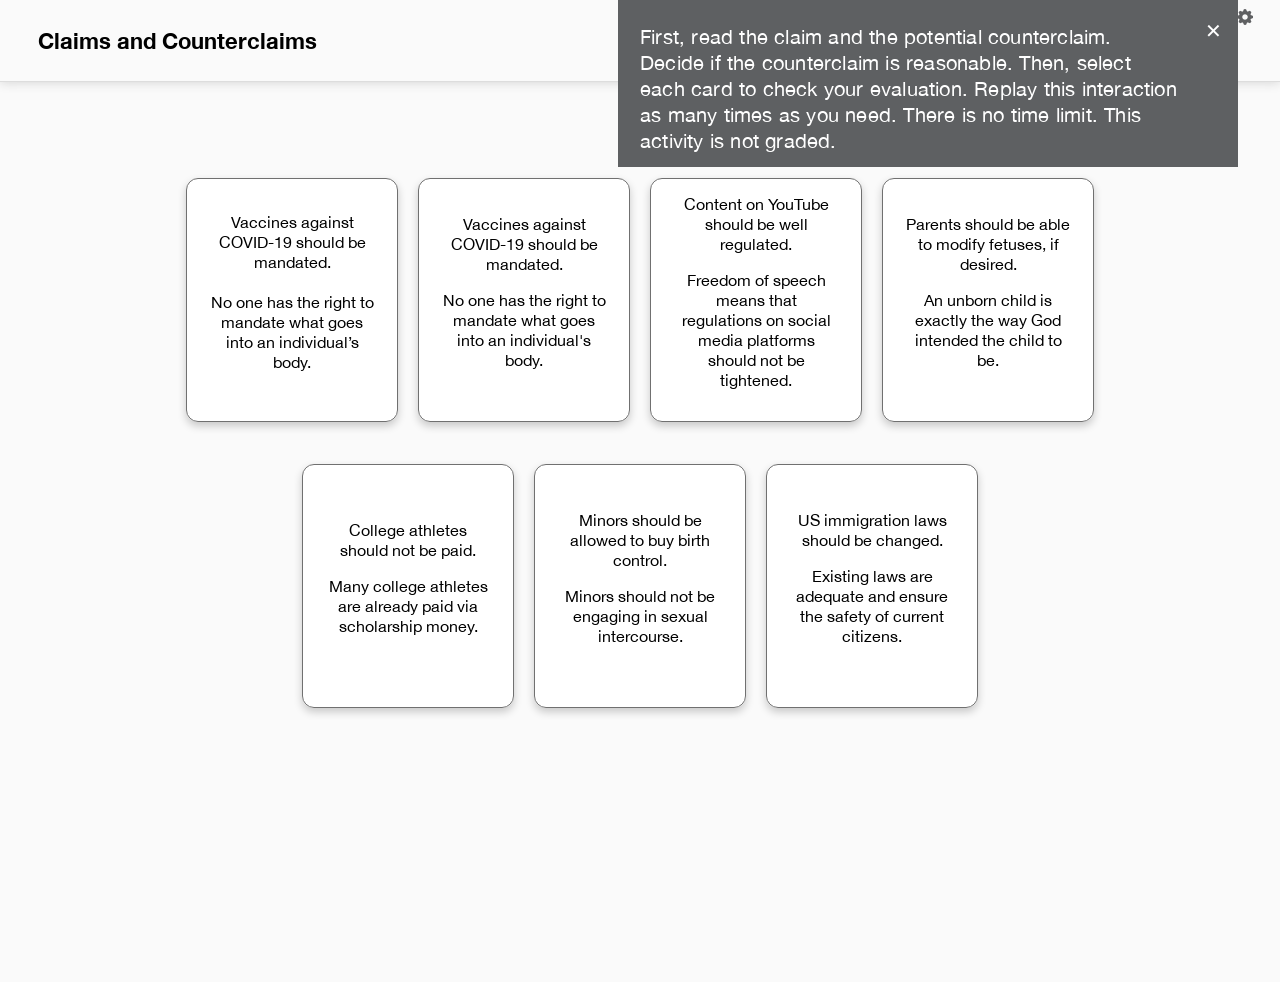
==== media/Interactive/card-flip-flash-cards/index.html @ 837fe5d5 "updated" ====
﻿<!DOCTYPE html>
<html l lang='en'>

<head>
    <title>Card Flip-Flash Cards</title>
    <meta charset="utf-8" />
    <meta name="viewport" content="width=device-width, initial-scale=1">
    <link rel="stylesheet" href="lib/bootstrap/css/bootstrap.min.css">
    <link rel="stylesheet" href="css/settings.css">
    <link rel="stylesheet" href="css/style.css">

    <script src="lib/jquery/jquery-3.1.1.min.js"></script>
    <script src="lib/bootstrap/js/bootstrap.min.js"></script>
    <script src="lib/bootstrap/js/popper.min.js"></script>
   
    <script src="js/util.js"></script>
    <script src="js/main.js"></script>
    <script>
      function cardRotate(e){         
         $(e).find('.flip-card-inner').toggleClass('flip-toggle')     
            //document.getElementById('cd-rt').style.transform='rotateY(180deg)';
        }
    </script>
</head>

<body>
    <div id="matching_template" class="matching_template activity-container">

        <header class="activity-header clearfix">                  
            <div class="top-description">
              <div class="head-btn-wrap">
                <div class="head-btn">
                    <button role="button"  aria-label="Help" type="button" class="note"  title='Instruction Text' ><img height="16" width="16" src="images/doubts-button.png" alt="Help" /></button>
                    <button role="button"  aria-label="Color Contrast Settings" type="button" class="cog setting-button"  title='Color Contrast Settings' ><img height="16" width="16" src="images/gear-option.png" alt="Color Scheme Settings" /></button>                        
                    <div class="notice-card">
                        <button aria-label="Help instruction Close" type="button"  class="close-bt" title='Close' >&#x2715</button>
                        <p>To complete the activity, select each definition and then click the term that it belongs to. Replay this interaction as many times as you need. There is no time limit. Your responses will not be graded.</p>
                    </div>

                    <div class="settings-container">
                        
                        <div class="settings-container-themes">
                              <button aria-label="Color Scheme Settings Close" class="close-btn" title='Close' ><img aria-hidden="true" src="images/remove.png" alt="Close button"></button>
                            <div class="toolCnt">
                                <div class="toolContainer_0">
                                    <p lang="en" class="toolTxt toolTxt_0">Color Scheme</p>
                                </div>
                            </div>
                        </div>
                    </div>

                </div>
              </div>
                <h1 class="activity-title">Target Audiences and Messaging in Healthcare<br></h1>
            </div>
        </header>
        
        <section>
            <div class="a-container">
                <div class="cards-container">
                        <div id="cloneItem_d" class="card-wrap">
                          <button class="card flip-card" onclick="cardRotate(this);">
                              <div class="flip-card-inner">
                                <div class="flip-card-front">
                                  <p>Vaccines against COVID-19 should be mandated.
                                      <br>
                                      <br>
                                      No one has the right to mandate what goes into an individual’s body.</p>
                                </div>
                                <div class="flip-card-back">
                                  <p>Yes, this is a reasonable counterclaim.
                                      <br>
                                      <br>
                                      Both statements focus on the right of the government to mandate health issues.</p>
                                </div>
                              </div>
                            </button>
                        </div>
                    </div>
            </div>
        </section>
        
    </div>
    <div id="tempDiv" style="display:none"></div>
    <div id="tempSetting" style="display:none"></div>
</body>
</html>
---- media/Interactive/card-flip-flash-cards/css/settings.css ----
.settings-container{
    background: #BFBFBF !important;
    padding: 15px;
    border-radius: 6px;
    color: #001936;
    box-shadow: 0px 3px 6px 0px rgb(112 112 112);
    -webkit-box-shadow: 0px 3px 6px 0px rgb(112 112 112);
    -moz-box-shadow: 0px 3px 6px 0px rgba(112,112,112,1);
    position: absolute;
    top: 5px;
    right: 0px;
    width: 450px;
    display: none;
}

.settings-container .close-btn{
    /* position:absolute;
    top:-0px;
    right:-0px;
    width:20px;
    height:20px;
    border:none;
    padding:0px;
    background:none; */
    position: absolute;
    z-index: 99;
    top: -18px;
    right: -16px;
    
    
    border: none;
    padding: 0px;
    background: none;
}
.settings-container .close-btn img{
    max-width:68%;
    height:auto;
}

.settings-container-themes{
    display:flex;
    flex-wrap: wrap;
    align-items: center;
    justify-content: center;
    width:100%;
    gap:0px;
    position: relative;
}
.settings-container-themes .theme-btn{
    background:none;
    padding:0px;
    border:none;
    font-size:.7rem;
    width:80px;
    text-align:center;
    margin-bottom:10px;
    cursor:pointer;
    font-family: 'helvetica regular';
    letter-spacing: 1px;
    font-weight: 600;
}
.theme-btn:focus{
    outline: 1px solid;
}
.close-btn:focus{
    outline: 2px solid;
}
.settings-container-themes-title{
    text-align:left;
    width:80px;
}

.settings-container-themes .theme-btn img{
    display:block;
    margin:0px auto 5px auto;
}

@media (max-width: 991px) {
    .settings-container-themes-title{
        text-align:center;
        width:100%;
        margin-bottom:10px;
    }    
}
---- media/Interactive/card-flip-flash-cards/css/style.css ----
@font-face {
    font-family: "HelveticaNeue-Bold";
    src: url("./fonts/HelveticaNeueBd.ttf");
    -webkit-font-smoothing: antialiased;
    -webkit-text-size-adjust: auto;
    font-weight:bold;
}

@font-face {
    font-family: "HelveticaNeue-Regular";
    src: url("./fonts/HelveticaNeue.ttf");
    -webkit-font-smoothing: antialiased;
    -webkit-text-size-adjust: auto;
}

@font-face {
    font-family: "HelveticaNeue-Medium";
    src: url("./fonts/HelveticaNeueMed.ttf");
    -webkit-font-smoothing: antialiased;
    -webkit-text-size-adjust: auto;
}



@font-face {
    font-family: "montserrat bold";
    src: url("./fonts/Montserrat-Bold.ttf");
    -webkit-font-smoothing: antialiased;
    -webkit-text-size-adjust: auto;

    font-weight:bold;
}

@font-face {
    font-family: "montserrat regular";
    src: url("./fonts/Montserrat-Regular.ttf");
    -webkit-font-smoothing: antialiased;
    -webkit-text-size-adjust: auto;

    font-weight:normal;
}

:root {
    --color: #000000;
    --background: #FFF; 
    --selectioncolor: #F5BA5C; 
    --cardCount: 8;
  }

html,body{
    font-size:16px;
}
body {
    margin: 0;
    background-color: #fafafa;
    font-family: "HelveticaNeue-Regular";
    font-weight: normal;
    overflow: hidden;
}
header{
    background: #fff;
    z-index: 999;
   
}
.text-end {
    text-align: right!important;
    width: 100%;
    margin-top: 54px;
}
.no-grid{
    display: none !important;
}

.close-bt:focus, .close-bt:focus-visible{
    outline: 1px solid white;
    border: 1px solid black;
    border-radius: 4px;
}
.close-bt{
    outline: 1px solid transparent;
    border: 1px solid transparent;
}
.toolContainer:focus, .toolContainer:focus-visible{
    border: 2px solid black;
}

.wrong-border-up{
    border: 2px solid red !important;
    border-bottom: none !important;
    cursor: auto !important;
}
.wrong-border-bottom{
    border: 2px solid red !important;
    border-top: none !important;
    cursor: auto !important;
}
.right-border-up{
    border: 2px solid rgb(1, 207, 32) !important;
    border-bottom: none !important;
    cursor: auto !important;
}
.right-border-bottom{
    border: 2px solid rgb(1, 207, 32) !important;
    border-top: none !important;
    cursor: auto !important;
}

.container, .container-fluid, .container-lg, .container-md, .container-sm, .container-xl, .container-xxl {
    width: 97%;
    padding-right: var(--bs-gutter-x,.75rem);
    padding-left: var(--bs-gutter-x,.75rem);
    margin-right: auto;
    margin-left: auto;
}
.disabled{
    pointer-events: none;
    opacity: 0.5;
}



.toolCnt{
    display: flex;
    flex-wrap: wrap;
    align-items: center;
    justify-content: center;
    width: 100%;
    gap: 0px;
}

.toolTxt {
    font-family: "HelveticaNeue-Regular";
    letter-spacing: 0.2px;
    text-align: center;
    text-transform: capitalize;
}
.settinToolsContainer {
    width: 232px;
}
.toolContainer {
    background: none;
    padding: 0px;
    outline: none;
    margin-right: 5px;
    border: 2px solid transparent;
    font-size: .7rem;
    width: 80px;
    text-align: center;
    margin-bottom: 10px;
    cursor: pointer;
}

.toolContainer_0 {
    font-size: 15px;
    text-align: left;
    width: 80px;
}

.toolContainer_4 {
    margin-right: 0px;
    width: 85px;
}

.tool {
    display: block;
    margin: 0px auto 5px auto;
    cursor: pointer;
}

.tool_0 {
    display: none;
}

.reset_btn{
    display: none;
}
.tryagain_btn{
    display: none;
}

.btn:hover {
    color: #fff;
}
.sticky .head-btn-wrap{
    position: unset;
}
.top-description{
    height: 81px;
    background-color: #fafafa;
    padding-left: 38px;
    display: flex;
    align-items: center;
}

.activity-header{
    border-bottom: solid 1px #ddd;
    position: relative;
    box-shadow: 0px 1px 10px #d6d6d6;
    width: 100%;
    top: 0px;
}
.activity-content{
    position: fixed;
    height: calc(100vh - 209px);
    top: 209px;
    overflow-y: auto;
    width: 100%;
}
/* .activity-title{
    color: var(--color);
    font-size: 22PX;
    font-family: "HelveticaNeue-Bold";   
    font-weight: bold;
} */
.activity-instruction{
    font-weight:normal;
    color: var(--color);
    font-size: 1.5rem;
    margin-top: 20px;
}

.feedback{
    margin-left: 0px;
    line-height: 26px;
    letter-spacing: 0.2px;
    font-weight: normal;
    color: #5e6062;
    font-family: "HelveticaNeue-Regular";
    font-size: 20px;
}



.setting-btn{
    position: fixed;
    right: 12px;
    top: 0;
}
.setting-btn .note{
    background: #5f6062;
    color: #fff;
    padding: 8px 5px 0 5px;
    border: none;
    font-size: 18px;
    margin-right: 8px;
}
.setting-btn .cog{
    background: transparent;
    padding: 8px 5px 0 5px;
    border: none;
    font-size: 18px;
    margin-right: 8px;
}
.cog:focus-visible{
    outline: -webkit-focus-ring-color auto 2px;;
}

.head-btn{
    position: fixed;
    right: 14px;
    text-align: end;
    display: flex;
}
.head-btn-wrap{
    position: absolute;
    width: 100%;
    right: 0;
    z-index: 1;
    top: 0;
}
.sticky .head-btn-wrap{
    position: unset;
}
.head-btn .notice-card {
    right: 28px;
    text-align: start;
    position: absolute;
    background: #5e6062;
    color: #fff;
    width: 620px;
    height: 167px;
    padding: 24px 59px 16px 22px;
    top: 0;
    font-size: 20px;
    display: none;
    line-height: 26px;
    font-family: "HelveticaNeue-Regular";
}


.notice-card p{
    letter-spacing: 0.2px;
    margin-bottom: 0px;
}
.head-btn .note{
    background: #5f6062;
    color: #fff;
    padding: 2px 5px 0 5px;
    border: none;
    font-size: 18px;
    margin-right: 8px;
}
.head-btn .cog{
    background: transparent;
    color: #fff;
    padding: 2px 5px 0 5px;
    border: none;
    font-size: 18px;
    margin-right: 8px;
}
.notice-card button{
    background: none;
    border: none;
    color: #fff;
    position: absolute;
    right: 10px;
    top: 17px;
    font-weight: normal;
}

/*===================================FLIP CARD======================*/
.mid-cards{
    width: 85%;
display: grid;
grid-template-columns: repeat(4, 243px);
z-index: 2;
justify-content: center;
margin: auto;
}
.mid-cards-min{
    width: 85%;
    display: grid;
grid-template-columns: repeat(3, 250px);
z-index: 2;
justify-content: center;
}
.mid-cards .card{
    border: none;
width: 212px;
min-height: 246px;
border-radius: 12px;
margin-bottom: 27px;
}
.mid-cards .card p{
    font-size: 16px;
line-height: 20px;
width: 152px;
margin: auto;
font-family: 'HelveticaNeue-Regular';
}
.main-heading {
width: calc(100% - 154px);
float: left;
}
.activity-title {
color: var(--color);
font-size: 22PX;
font-family: "HelveticaNeue-Bold";

line-height: 28px;
width: 808px;
margin-bottom: 0px !important;
}

.a-container{
margin-top: 80px;
text-align: center;
height: calc(100vh - 80px);
overflow-y: auto;
}
.cards-container{
text-align: center;
max-width: 1024px;
margin: 0 auto;
/* margin-top: 20px; */
}
.card-wrap{
display: inline-block;
margin: 0 10px 25px 10px;
padding-top: 15px;

}
.flip-card {
perspective: 1000px;
transition: transform 0.6s;
border-radius: 12px;
background-color: transparent;
border: none;
width: 212px;
height: 246px;
padding: 1px 0;
}

.flip-card-inner {
position: relative;
width: 100%;
height: 100%;
text-align: center;
border-radius: 12px;
transition: transform 0.6s;
transform-style: preserve-3d;
box-shadow: 0 4px 8px 0 rgba(0,0,0,0.2);
}

/* .flip-card:hover .flip-card-inner {
transform: rotateY(180deg);
} */

.flip-card-front, .flip-card-back {
position: absolute;
width: 100%;
border-radius: 12px;
height: 100%;
-webkit-backface-visibility: hidden;
backface-visibility: hidden;
padding: 0 23px 0 23px;
line-height: 20px;
}

.flip-card-front {
font-family:'HelveticaNeue-Regular';
background-color: var(--background);
color: var(--color);
border: 1px solid #707070;
border-radius: 12px;
display: flex;
flex-direction: column;
justify-content: center;
}

.flip-card-back {
font-family: 'HelveticaNeue-Medium';
background-color: var(--color);
border: 1px solid #707070;
color: var(--background);
border-radius: 12px;
transform: rotateY(180deg);
display: flex;
flex-direction: column;
justify-content: center;
}

.flip-toggle{
transform: rotateY(180deg);
}
.container, .container-fluid, .container-lg, .container-md, .container-sm, .container-xl, .container-xxl {
width: 100%;
padding-right: 18px;
padding-left: 36px;
margin-right: auto;
margin-left: auto;
}

/*===================================FLIP CARD======================*/
@media screen and  (device-width: 1350px), (device-height: 760px){
    .activity-title {
        font-size: 22PX;
        line-height: 28px;
        width: 808px;
    }    
    .head-btn .notice-card {
        width: 547px;
    }
}

@media screen and  (max-width: 1000px) and (orientation:landscape ){
    .top-description{
        height: 51px;
    }
    .activity-title{
        font-size: 16px;
        line-height: 20px;
    }
    .a-container{
        margin-top: 0;
        height: calc(100vh - 55px);
    }

    .head-btn .notice-card{
        width: 320px;
        height: 134px;
        padding: 14px 16px 9px 16px;
        font-size: 14px;
        line-height: 18px;
    }
    .notice-card button{
        top: 3px;
        right: 2px;
    }

}

@media screen and (min-width: 530px) and  (max-width: 1000px) and (orientation:portrait ){
    body .top-description{
        height: 75px;
    }
    body .activity-title {
        font-size: 16px;
         font-family: "HelveticaNeue-Bold";        
        line-height: 22px;
    }
    
    body .head-btn .notice-card {
        width: 356px;
        height: 149px;
        font-size: 16px;
        line-height: 18px;
        padding: 14px 16px 12px 18px;
    }
    body .notice-card button {
        right: 7px;
        top: 10px;
    }
    body .notice-card p {
        letter-spacing: 0.2px;
    }    
    .a-container{
        margin-top: 0px;
    }
    .top-description .notice-card{
        width: 320px ;
        height: 134px ;
        font-size: 14px ;
        line-height: 18px ;
        padding: 14px 16px 9px 16px ;
    }
    .notice-card button{
        top: 5px;
        right: 5px;
    }
 }



@media screen and (max-width: 529px) and (orientation: portrait){
    .activity-header{
        width: 100%;
    }
    .activity-title {
        font-size: 16px;
        line-height: 22px;
    }
    .activity-content{       
        overflow-y: auto;
    }
    .top-description{
        height: 96px;
        padding-left: 16px;
    }
    .a-container{
        margin-top: 0px;
    }
    .head-btn .note{
        padding-top: 4px;
    }
    .setting-btn {
        position: unset;
        right: 12px;
        top: 0;
        text-align: end;
    }
    
    .head-btn .notice-card {
        padding: 17px 15px 7px 17px;
        width: 255px;
        height: 168px;
        font-size: 14px;
        line-height: 18px;  
    }
    .notice-card button{
        top: 7px;
    }
    .settings-container{
        width: 232px;
    }
    .toolContainer_0{
        width: 100%;
    }
}
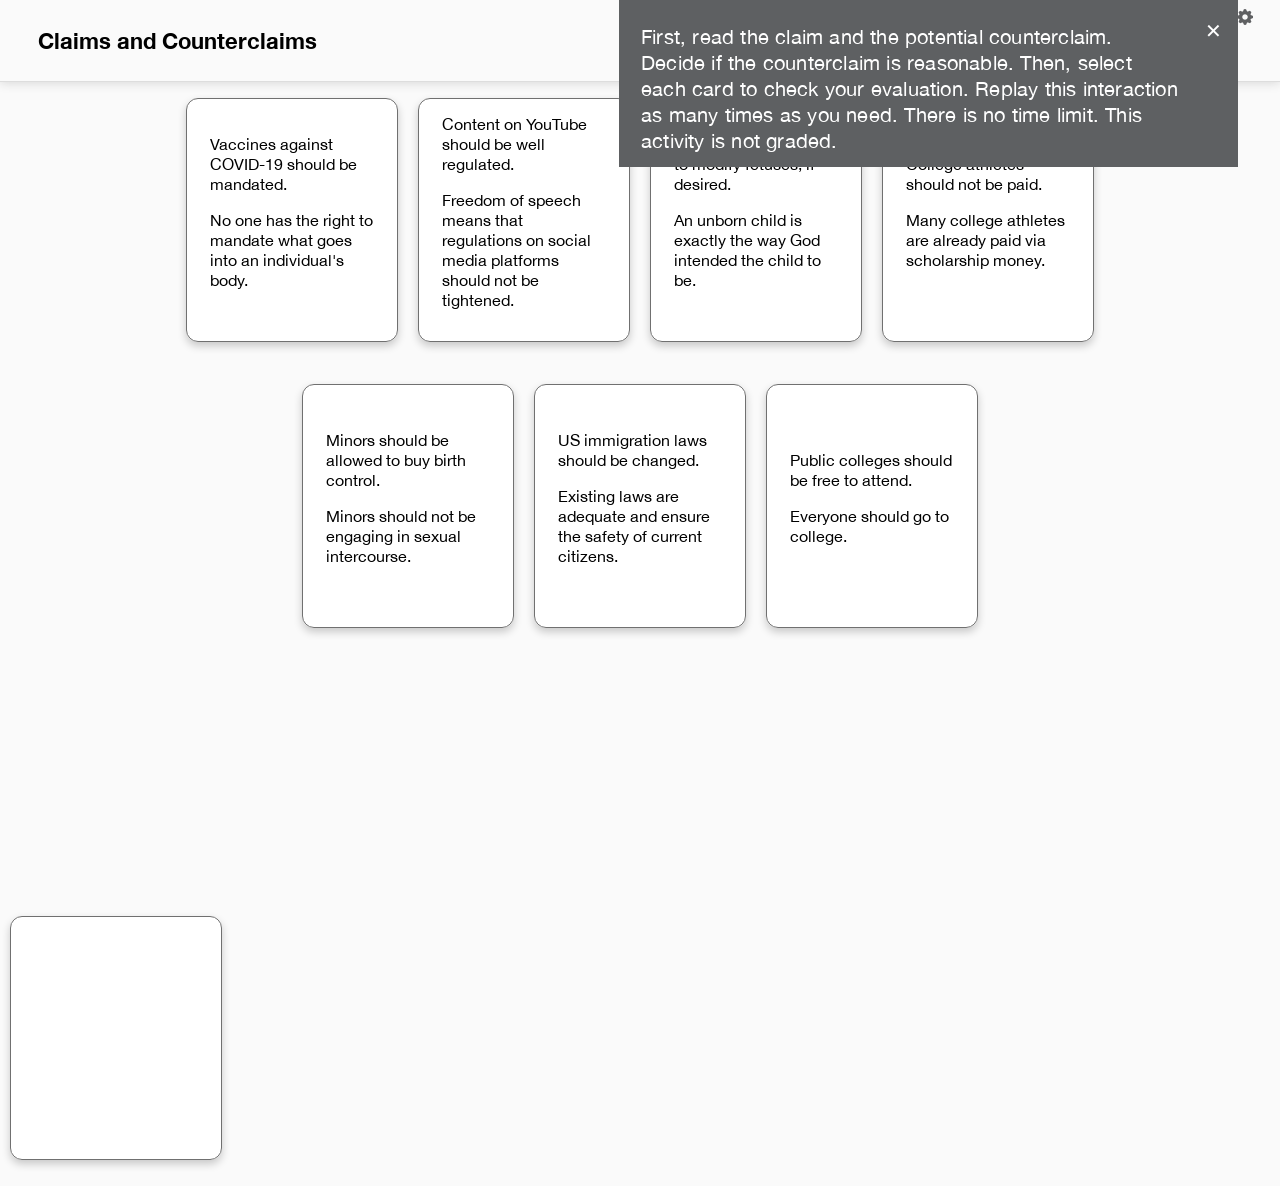
==== commit 02c552d6: "updated_labling" ====
--- a/media/Interactive/card-flip-flash-cards/index.html
+++ b/media/Interactive/card-flip-flash-cards/index.html
@@ -1,5 +1,5 @@
 ﻿<!DOCTYPE html>
-<html l lang='en'>
+<html lang='en'>
 
 <head>
     <title>Card Flip-Flash Cards</title>
@@ -16,29 +16,30 @@
     <script src="js/util.js"></script>
     <script src="js/main.js"></script>
     <script>
-      function cardRotate(e){         
-         $(e).find('.flip-card-inner').toggleClass('flip-toggle')     
-            //document.getElementById('cd-rt').style.transform='rotateY(180deg)';
+      function cardRotate(e){
+         $(e).find('.flip-card-inner').toggleClass('flipped');
+            if($('.flip-card-inner').hasClass("flipped")){
+               $(e).attr("aria-label", $(e).attr("aria-back"));
+            }else{
+                $(e).attr("aria-label", $(e).attr("aria-front"));
+            }
         }
     </script>
 </head>
 
 <body>
     <div id="matching_template" class="matching_template activity-container">
-
         <header class="activity-header clearfix">                  
             <div class="top-description">
               <div class="head-btn-wrap">
                 <div class="head-btn">
-                    <button role="button"  aria-label="Help" type="button" class="note"  title='Instruction Text' ><img height="16" width="16" src="images/doubts-button.png" alt="Help" /></button>
-                    <button role="button"  aria-label="Color Contrast Settings" type="button" class="cog setting-button"  title='Color Contrast Settings' ><img height="16" width="16" src="images/gear-option.png" alt="Color Scheme Settings" /></button>                        
+                    <button  aria-label="Help" type="button" class="note"  title='Instruction Text' ><img height="16" width="16" src="images/doubts-button.png" alt="Help" /></button>
+                    <button  aria-label="Color Contrast Settings" type="button" class="cog setting-button"  title='Color Contrast Settings' ><img height="16" width="16" src="images/gear-option.png" alt="Color Scheme Settings" /></button>                        
                     <div class="notice-card">
-                        <button aria-label="Help instruction Close" type="button"  class="close-bt" title='Close' >&#x2715</button>
+                        <button aria-label="Help instruction Close" type="button"  class="close-bt" title='Close' >&#x2715;</button>
                         <p>To complete the activity, select each definition and then click the term that it belongs to. Replay this interaction as many times as you need. There is no time limit. Your responses will not be graded.</p>
                     </div>
-
                     <div class="settings-container">
-                        
                         <div class="settings-container-themes">
                               <button aria-label="Color Scheme Settings Close" class="close-btn" title='Close' ><img aria-hidden="true" src="images/remove.png" alt="Close button"></button>
                             <div class="toolCnt">
@@ -48,40 +49,32 @@
                             </div>
                         </div>
                     </div>
-
                 </div>
               </div>
                 <h1 class="activity-title">Target Audiences and Messaging in Healthcare<br></h1>
             </div>
         </header>
-        
         <section>
             <div class="a-container">
                 <div class="cards-container">
-                        <div id="cloneItem_d" class="card-wrap">
-                          <button class="card flip-card" onclick="cardRotate(this);">
-                              <div class="flip-card-inner">
-                                <div class="flip-card-front">
-                                  <p>Vaccines against COVID-19 should be mandated.
-                                      <br>
-                                      <br>
-                                      No one has the right to mandate what goes into an individual’s body.</p>
-                                </div>
-                                <div class="flip-card-back">
-                                  <p>Yes, this is a reasonable counterclaim.
-                                      <br>
-                                      <br>
-                                      Both statements focus on the right of the government to mandate health issues.</p>
-                                </div>
-                              </div>
-                            </button>
-                        </div>
-                    </div>
+                    
+                </div>
             </div>
         </section>
-        
     </div>
     <div id="tempDiv" style="display:none"></div>
     <div id="tempSetting" style="display:none"></div>
+    <div id="cloneItem_d" class="card-wrap">
+        <button class="card flip-card" onclick="cardRotate(this);">
+            <span class="flip-card-inner">
+                <span class="flip-card-front">
+                    <p></p>
+                </span>
+                <span class="flip-card-back">
+                    <p></p>
+                </span>
+            </span>
+        </button>
+    </div>
 </body>
 </html>
--- a/media/Interactive/card-flip-flash-cards/css/style.css
+++ b/media/Interactive/card-flip-flash-cards/css/style.css
@@ -41,7 +41,7 @@
 }
 
 :root {
-    --color: #000000;
+    --color: #000;
     --background: #FFF; 
     --selectioncolor: #F5BA5C; 
     --cardCount: 8;
@@ -277,7 +277,7 @@
     position: absolute;
     background: #5e6062;
     color: #fff;
-    width: 620px;
+    width: 619px;
     height: 167px;
     padding: 24px 59px 16px 22px;
     top: 0;
@@ -363,9 +363,9 @@
 }
 
 .a-container{
-margin-top: 80px;
+/* margin-top: 80px; */
 text-align: center;
-height: calc(100vh - 80px);
+height: calc(100vh - 82px);
 overflow-y: auto;
 }
 .cards-container{
@@ -402,9 +402,9 @@
 box-shadow: 0 4px 8px 0 rgba(0,0,0,0.2);
 }
 
-/* .flip-card:hover .flip-card-inner {
-transform: rotateY(180deg);
-} */
+.flip-card p{
+    text-align: left;
+}
 
 .flip-card-front, .flip-card-back {
 position: absolute;
@@ -440,8 +440,11 @@
 justify-content: center;
 }
 
-.flip-toggle{
-transform: rotateY(180deg);
+.flipped{
+    -webkit-transform: rotateY(180deg);
+    -moz-transform: rotateY(180deg);
+    transform: rotateY(180deg);
+
 }
 .container, .container-fluid, .container-lg, .container-md, .container-sm, .container-xl, .container-xxl {
 width: 100%;
@@ -451,7 +454,9 @@
 margin-left: auto;
 }
 
-/*===================================FLIP CARD======================*/
+/*===================================FLIP CARD END======================*/
+
+/*======================LARGE-DESKTOP==================================*/
 @media screen and  (device-width: 1350px), (device-height: 760px){
     .activity-title {
         font-size: 22PX;
@@ -463,9 +468,12 @@
     }
 }
 
+/*======================IFRAME==================================*/
+
 @media screen and  (max-width: 1000px) and (orientation:landscape ){
     .top-description{
         height: 51px;
+        padding-left: 20px;
     }
     .activity-title{
         font-size: 16px;
@@ -487,50 +495,60 @@
         top: 3px;
         right: 2px;
     }
-
-}
-
-@media screen and (min-width: 530px) and  (max-width: 1000px) and (orientation:portrait ){
-    body .top-description{
+    .card-wrap{
+        margin: 20px 30px 25px 30px;
+    }
+
+}
+
+/*======================TAB==================================*/
+@media screen and (min-width: 529px) and  (max-width: 1000px) and (orientation:portrait ){
+    header .top-description{
         height: 75px;
-    }
-    body .activity-title {
+        padding-left: 25px;
+    }
+    header .activity-title {
         font-size: 16px;
          font-family: "HelveticaNeue-Bold";        
         line-height: 22px;
+        width: 400px;
     }
     
-    body .head-btn .notice-card {
+    header .head-btn .notice-card {
         width: 356px;
         height: 149px;
         font-size: 16px;
         line-height: 18px;
         padding: 14px 16px 12px 18px;
     }
-    body .notice-card button {
+    header .notice-card button {
         right: 7px;
         top: 10px;
     }
-    body .notice-card p {
+    header .notice-card p {
         letter-spacing: 0.2px;
     }    
-    .a-container{
+    header .a-container{
         margin-top: 0px;
-    }
-    .top-description .notice-card{
+        padding-left: 25px;
+    }
+    header .top-description .notice-card{
         width: 320px ;
         height: 134px ;
         font-size: 14px ;
         line-height: 18px ;
         padding: 14px 16px 9px 16px ;
     }
-    .notice-card button{
+    header .notice-card button{
         top: 5px;
         right: 5px;
     }
+    .card-wrap{
+        margin: 12px 10px 12px 10px;
+    }
  }
 
-
+/*======================MOBILE==================================*/
 
 @media screen and (max-width: 529px) and (orientation: portrait){
     .activity-header{
@@ -549,6 +567,7 @@
     }
     .a-container{
         margin-top: 0px;
+        height: calc(100vh - 97px);
     }
     .head-btn .note{
         padding-top: 4px;
@@ -576,7 +595,80 @@
     .toolContainer_0{
         width: 100%;
     }
-}
-
-
-
+    .card-wrap{
+        margin: 10px 10px 10px 10px;
+    }
+}
+
+/*=========================custom scrollbar============*/
+/* ::-webkit-scrollbar-button {
+    background-size: 100%;
+    height: 10px;
+    width: 10px;
+    -webkit-box-shadow: inset 1px 1px 2px rgba(0,0,0,0.2);
+    box-shadow: inset 1px 1px 2px rgba(0,0,0,0.2);
+}
+
+::-webkit-scrollbar-button:horizontal:increment {
+    background-image: url(https://dl.dropboxusercontent.com/u/55165267/icon2.png);
+}
+
+::-webkit-scrollbar-button:horizontal:decrement {
+    background-image: url(https://dl.dropboxusercontent.com/u/55165267/icon4.png);
+}
+
+::-webkit-scrollbar-button:vertical:increment {
+    background-image: url(https://dl.dropboxusercontent.com/u/55165267/icon3.png);
+}
+
+::-webkit-scrollbar-button:vertical:decrement {
+    background-image: url(https://dl.dropboxusercontent.com/u/55165267/icon.png);
+}
+ */
+
+
+  
+  .a-container::-webkit-scrollbar-track {
+    /* -webkit-box-shadow: inset 0 0 6px rgba(0, 0, 0, 0.3); */
+    width: 5px;
+    border-radius: 5px;
+    background-color: #d4d4d4;
+  }
+  
+  .a-container::-webkit-scrollbar {
+    width: 12px;
+    background-color: transparent;
+  }
+  
+  .a-container::-webkit-scrollbar-thumb {
+    width: 5px;
+    border-radius: 5px;
+    /* -webkit-box-shadow: inset 0 0 6px rgba(0, 0, 0, .3); */
+    background-color: rgb(255, 255, 255);
+    border: 1px solid #555;
+  }
+ .a-container::-webkit-scrollbar-button:single-button:vertical:decrement {
+    width: 5px;
+    /* background-color: #0180ff; */
+    background-image: url(../images/up-arrow.png);
+    display: block;
+    background-size:contain;
+    background-repeat: no-repeat;
+}
+/* .a-container::-webkit-scrollbar-button:single-button:vertical:decrement:hover {
+    background-color: #002d59;    
+} */
+
+.a-container::-webkit-scrollbar-button:single-button:vertical:increment {
+    width: 5px;
+    /* background-color: #f19a0c; */
+    background-image: url(../images/down-arrow.png);
+    display: block;
+    background-size:contain;
+    background-repeat: no-repeat;
+}
+/* .a-container::-webkit-scrollbar-button:single-button:vertical:increment:hover {
+    background-color: #9d6305;
+} */
+
+
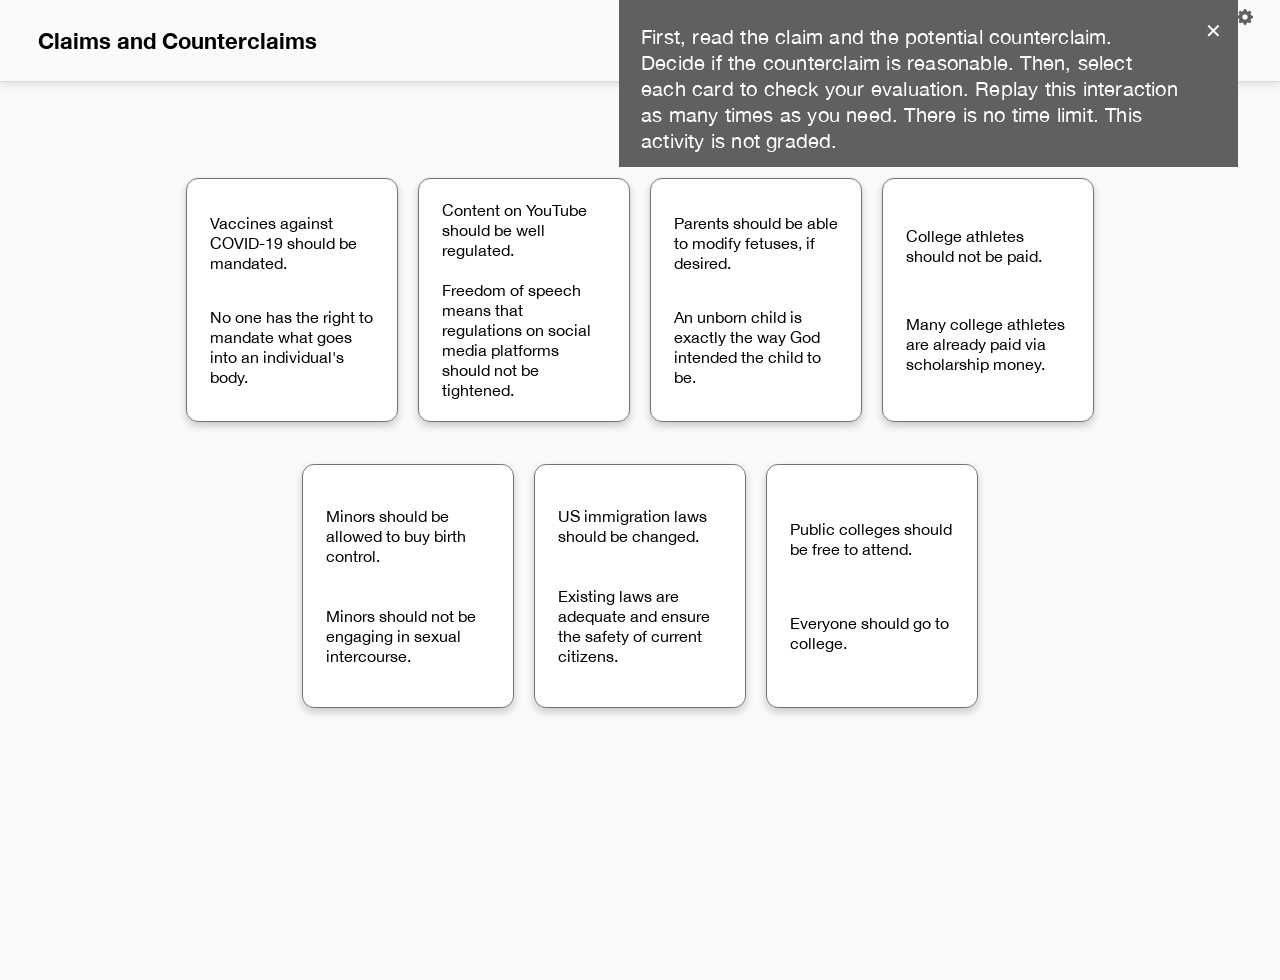
==== commit 58532972: "flash card R3" ====
--- a/media/Interactive/card-flip-flash-cards/index.html
+++ b/media/Interactive/card-flip-flash-cards/index.html
@@ -17,12 +17,17 @@
     <script src="js/main.js"></script>
     <script>
       function cardRotate(e){
-         $(e).find('.flip-card-inner').toggleClass('flipped');
-            if($('.flip-card-inner').hasClass("flipped")){
-               $(e).attr("aria-label", $(e).attr("aria-back"));
+        var flipper = $(e).find('.flip-card-inner');
+         $(flipper).toggleClass('flipped');
+         
+            if($(flipper).hasClass("flipped")){
+                console.log("BACK: ", $(e).attr("data-back"));
+               $(e).attr("aria-label", $(e).attr("data-back"));
             }else{
-                $(e).attr("aria-label", $(e).attr("aria-front"));
+                console.log("FRONT: ", $(e).attr("data-front"));
+                $(e).attr("aria-label", $(e).attr("data-front"));
             }
+            console.log($(e).attr("aria-label"));
         }
     </script>
 </head>
--- a/media/Interactive/card-flip-flash-cards/css/style.css
+++ b/media/Interactive/card-flip-flash-cards/css/style.css
@@ -363,7 +363,7 @@
 }
 
 .a-container{
-/* margin-top: 80px; */
+margin-top: 80px;
 text-align: center;
 height: calc(100vh - 82px);
 overflow-y: auto;
@@ -373,9 +373,12 @@
 max-width: 1024px;
 margin: 0 auto;
 /* margin-top: 20px; */
+display: flex;
+flex-wrap: wrap;
+justify-content: center;
 }
 .card-wrap{
-display: inline-block;
+/* display: inline-block; */
 margin: 0 10px 25px 10px;
 padding-top: 15px;
 
@@ -404,6 +407,7 @@
 
 .flip-card p{
     text-align: left;
+    margin-bottom: 0;
 }
 
 .flip-card-front, .flip-card-back {
@@ -415,6 +419,9 @@
 backface-visibility: hidden;
 padding: 0 23px 0 23px;
 line-height: 20px;
+display: flex;
+flex-direction: column;
+justify-content: space-evenly;
 }
 
 .flip-card-front {
@@ -423,9 +430,7 @@
 color: var(--color);
 border: 1px solid #707070;
 border-radius: 12px;
-display: flex;
-flex-direction: column;
-justify-content: center;
+
 }
 
 .flip-card-back {
@@ -435,9 +440,7 @@
 color: var(--background);
 border-radius: 12px;
 transform: rotateY(180deg);
-display: flex;
-flex-direction: column;
-justify-content: center;
+
 }
 
 .flipped{
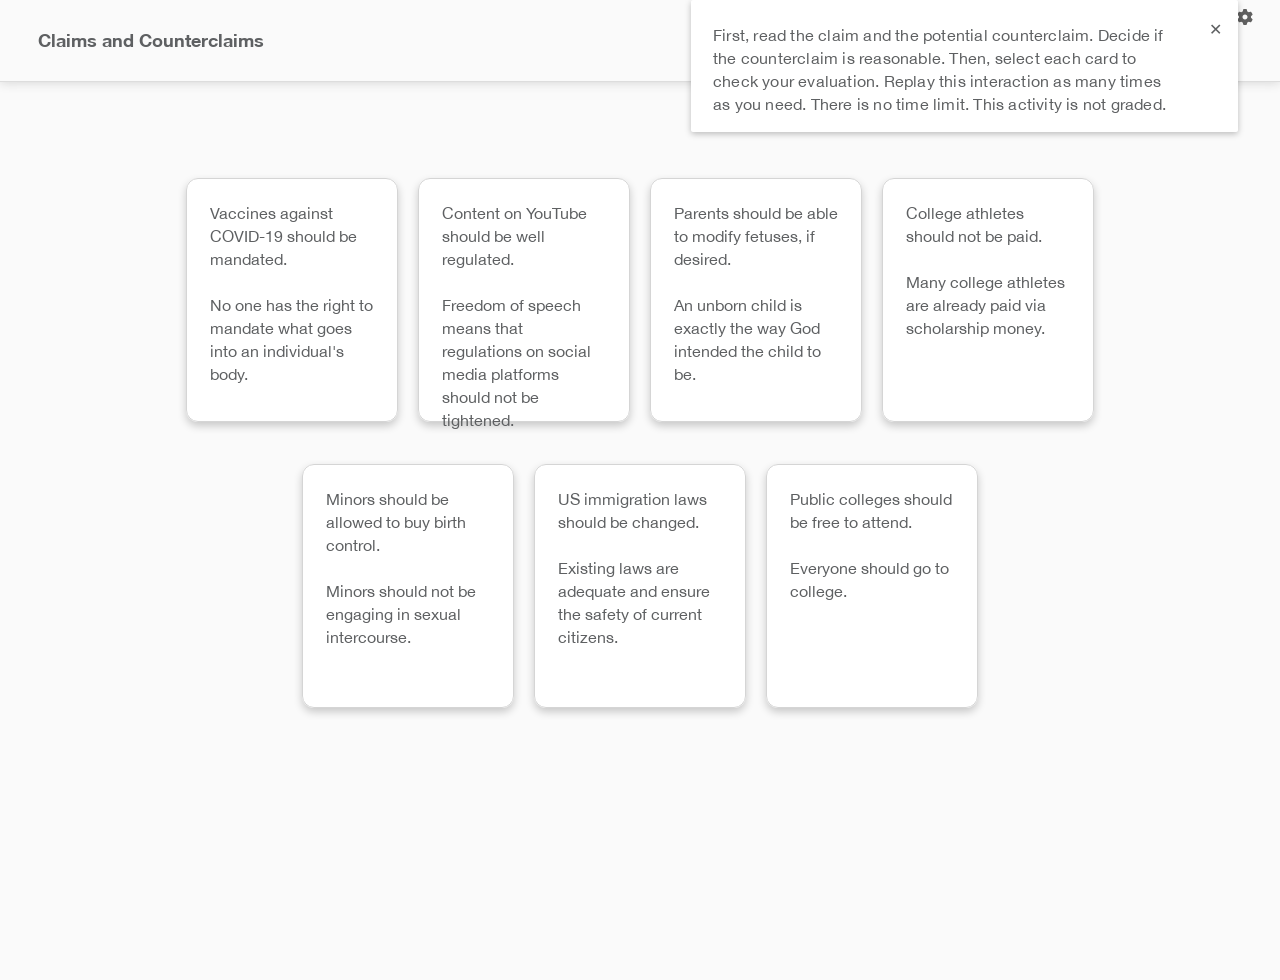
==== commit b8c5c3b5: "updated" ====
--- a/media/Interactive/card-flip-flash-cards/index.html
+++ b/media/Interactive/card-flip-flash-cards/index.html
@@ -38,15 +38,15 @@
             <div class="top-description">
               <div class="head-btn-wrap">
                 <div class="head-btn">
-                    <button  aria-label="Help" type="button" class="note"  title='Instruction Text' ><img height="16" width="16" src="images/doubts-button.png" alt="Help" /></button>
-                    <button  aria-label="Color Contrast Settings" type="button" class="cog setting-button"  title='Color Contrast Settings' ><img height="16" width="16" src="images/gear-option.png" alt="Color Scheme Settings" /></button>                        
+                    <button  aria-label="Help" type="button" class="note"  title='Instruction Text' ><img height="16" width="16" src="images/circle-question-regular.svg" alt="Help" /></button>
+                    <button  aria-label="Color Contrast Settings" type="button" class="cog setting-button"  title='Color Contrast Settings' ><img height="16" width="16" src="images/gear-solid.svg" alt="Color Scheme Settings" /></button>                        
                     <div class="notice-card">
                         <button aria-label="Help instruction Close" type="button"  class="close-bt" title='Close' >&#x2715;</button>
                         <p>To complete the activity, select each definition and then click the term that it belongs to. Replay this interaction as many times as you need. There is no time limit. Your responses will not be graded.</p>
                     </div>
                     <div class="settings-container">
                         <div class="settings-container-themes">
-                              <button aria-label="Color Scheme Settings Close" class="close-btn" title='Close' ><img aria-hidden="true" src="images/remove.png" alt="Close button"></button>
+                            <button aria-label="Color Scheme Settings Close" class="close-btn" title='Close'>&#x2715;</button>
                             <div class="toolCnt">
                                 <div class="toolContainer_0">
                                     <p lang="en" class="toolTxt toolTxt_0">Color Scheme</p>
--- a/media/Interactive/card-flip-flash-cards/css/style.css
+++ b/media/Interactive/card-flip-flash-cards/css/style.css
@@ -41,9 +41,9 @@
 }
 
 :root {
-    --color: #000;
+    --color: #5E6062;
     --background: #FFF; 
-    --selectioncolor: #F5BA5C; 
+    --boxbackground: #424242; 
     --cardCount: 8;
   }
 
@@ -133,6 +133,10 @@
     letter-spacing: 0.2px;
     text-align: center;
     text-transform: capitalize;
+    font-size: 12px;
+}
+.toolTxt_0{
+    font-size: 16px;
 }
 .settinToolsContainer {
     width: 232px;
@@ -275,16 +279,19 @@
     right: 28px;
     text-align: start;
     position: absolute;
-    background: #5e6062;
-    color: #fff;
-    width: 619px;
-    height: 167px;
+    background: #fff;
+    border-radius: 2px;
+    box-shadow: 0px 2px 6px 0px rgb(0 0 0 / 25%);
+    color: #5E6062;
+    width: 547px;
     padding: 24px 59px 16px 22px;
     top: 0;
-    font-size: 20px;
+    font-size: 16px;
     display: none;
-    line-height: 26px;
+    line-height: 23px;
     font-family: "HelveticaNeue-Regular";
+    letter-spacing: 0.2px;
+    margin-bottom: 0px;
 }
 
 
@@ -311,7 +318,7 @@
 .notice-card button{
     background: none;
     border: none;
-    color: #fff;
+    color: #5e6062;
     position: absolute;
     right: 10px;
     top: 17px;
@@ -354,10 +361,9 @@
 }
 .activity-title {
 color: var(--color);
-font-size: 22PX;
+font-size: 18PX;
 font-family: "HelveticaNeue-Bold";
-
-line-height: 28px;
+line-height: 23px;
 width: 808px;
 margin-bottom: 0px !important;
 }
@@ -407,8 +413,9 @@
 
 .flip-card p{
     text-align: left;
-    margin-bottom: 0;
-}
+    margin-bottom: 23px;
+}
+
 
 .flip-card-front, .flip-card-back {
 position: absolute;
@@ -417,26 +424,26 @@
 height: 100%;
 -webkit-backface-visibility: hidden;
 backface-visibility: hidden;
-padding: 0 23px 0 23px;
-line-height: 20px;
+padding: 23px 23px 0 23px;
+line-height: 23px;
 display: flex;
 flex-direction: column;
-justify-content: space-evenly;
+justify-content: unset;
 }
 
 .flip-card-front {
 font-family:'HelveticaNeue-Regular';
 background-color: var(--background);
 color: var(--color);
-border: 1px solid #707070;
+border: 1px solid #d5d5d5;
 border-radius: 12px;
 
 }
 
 .flip-card-back {
 font-family: 'HelveticaNeue-Medium';
-background-color: var(--color);
-border: 1px solid #707070;
+background-color: var(--boxbackground);
+border: 1px solid #d5d5d5;
 color: var(--background);
 border-radius: 12px;
 transform: rotateY(180deg);
@@ -480,7 +487,7 @@
     }
     .activity-title{
         font-size: 16px;
-        line-height: 20px;
+        line-height: 23px;
     }
     .a-container{
         margin-top: 0;
@@ -488,15 +495,16 @@
     }
 
     .head-btn .notice-card{
-        width: 320px;
-        height: 134px;
-        padding: 14px 16px 9px 16px;
-        font-size: 14px;
-        line-height: 18px;
+        width: 301px;
+        font-size: 16px;
+        font-family: "HelveticaNeue-Regular";
+        line-height: 23px;
+        letter-spacing: 0.2px;
+        padding: 19px 18px 16px 15px;
     }
     .notice-card button{
-        top: 3px;
-        right: 2px;
+        top: 2px;
+        right: 1px;
     }
     .card-wrap{
         margin: 20px 30px 25px 30px;
